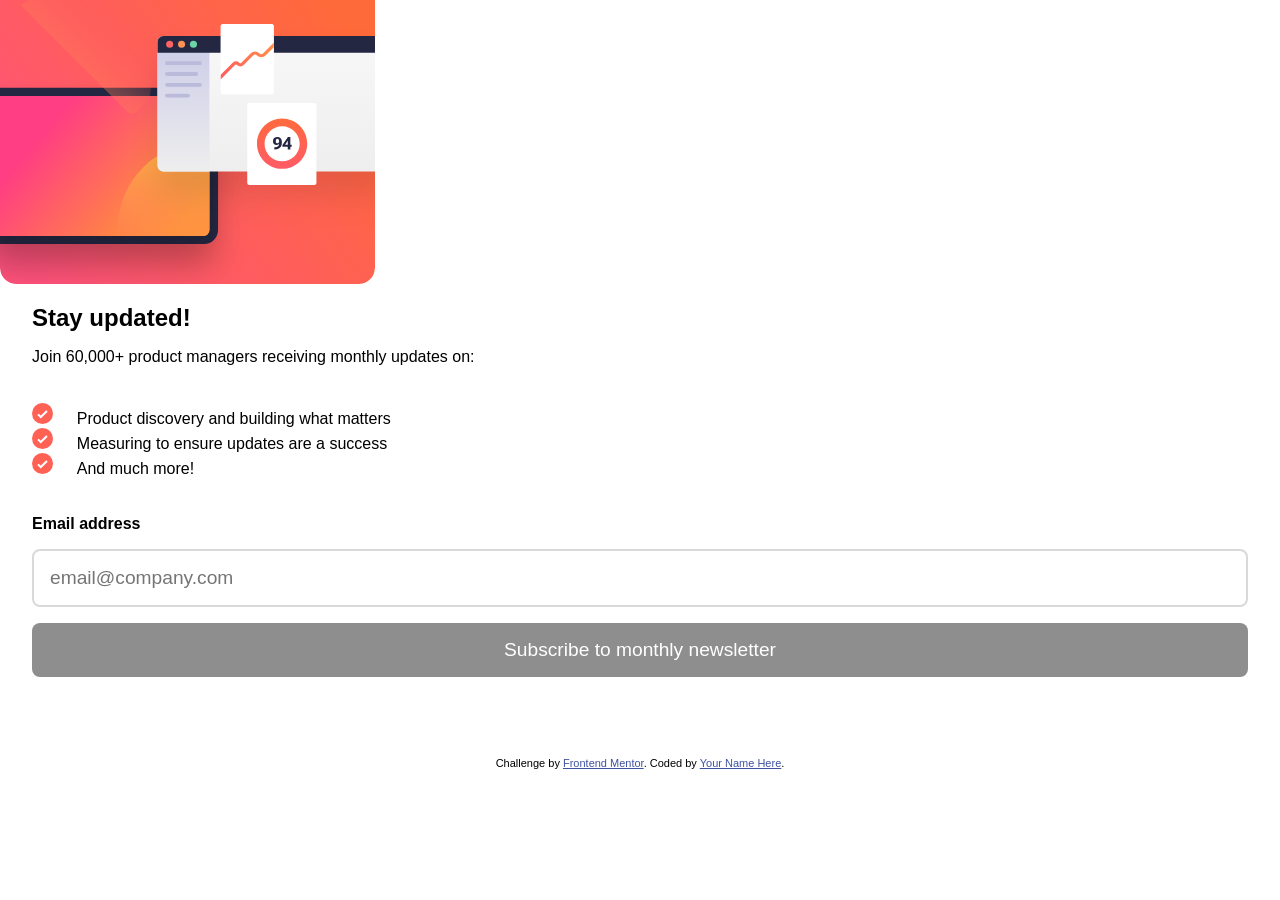
==== index.html @ 8f30cc02 "initial version with working subscribe/dismiss functionality" ====
<!DOCTYPE html>
<html lang="en">
<head>
  <meta charset="UTF-8">
  <meta name="viewport" content="width=device-width, initial-scale=1.0"> <!-- displays site properly based on user's device -->

  <link rel="icon" type="image/png" sizes="32x32" href="./assets/images/favicon-32x32.png">
  <link rel="preconnect" href="https://fonts.googleapis.com">
  <link rel="preconnect" href="https://fonts.gstatic.com" crossorigin>
  <link href="https://fonts.googleapis.com/css2?family=Roboto:ital,wght@0,100..900;1,100..900&display=swap" rel="stylesheet">
  <link rel="stylesheet" href="style.css">
  
  <title>Frontend Mentor | Newsletter sign-up form with success message</title>

</head>
<body>

  <!-- Sign-up form start -->

  <main>
    <section class="image">
      <picture>
        <source media="(min-width: 1440px)" srcset="./assets/images/illustration-sign-up-desktop.svg" type="image/svg">
        <source media="(min-width: 768px)" srcset="./assets/images/illustration-sign-up-tablet.svg" type="image/svg">
        <img src="./assets/images/illustration-sign-up-mobile.svg" alt="Newsletter Sign Up Image">
      </picture>
    </section>
    <section class="form-container">
      <h1>Stay updated!</h1>

      <p>Join 60,000+ product managers receiving monthly updates on:</p>

      <ul>
        <li>Product discovery and building what matters</li>
        <li>Measuring to ensure updates are a success</li>
        <li>And much more!</li>
      </ul>

      <form action="thank_you.html" method="post" id="form" novalidate>
        <label for="email">Email address</label>
        <span class="email-required hidden">Valid email required</span>
        <input type="email" name="email" id="email" placeholder="email@company.com">
        <button id="submit-btn" type="submit" disabled>Subscribe to monthly newsletter</button>
      </form>

      <!-- Sign-up form end -->
    </section>
  </main>
  
  <footer class="attribution">
    Challenge by <a href="https://www.frontendmentor.io?ref=challenge">Frontend Mentor</a>. 
    Coded by <a href="#">Your Name Here</a>.
  </footer>

<script src="./script.js"></script>
</body>
</html>
---- style.css ----
:root {
    --ultradark-blue: #021032;
    --grayblue: #5677A1FF;
    --lightgray: #8e8e8e;
    --white: #FFF;
    --peachpuff: #FFDAB9FF;
    --orangered: #FF4500FF;
}

* {
    margin: 0;
    padding: 0;
    box-sizing: border-box;
    font-family: Robotto, sans-serif;
}

.form-container {
    display: flex;
    flex-direction: column;
    gap: 1rem;
    padding: 1rem 2rem;
}

ul {
    list-style-position: outside;
    padding: 1.3rem;
}

li {
    padding-inline-start: 1.5rem;
}

li::marker {
    content: url("assets/images/icon-list.svg");
    padding-inline-start: 3.5rem;
}

#form {
    display: flex;
    flex-direction: column;
    gap: 1rem;
}

.email-required {
    color: var(--orangered);
}

label {
    font-weight: bold;
}

input, button {
    border-radius: 0.5rem;
    padding: 1rem;
    font-size: 1.2rem;
}

input {
    border: 2px solid #dad8d8;
}

.hidden {
    display: none;
}

.invalid {
    background-color: var(--peachpuff);
    border: 2px solid var(--orangered);
    color: var(--orangered);
}

.invalid:focus {
    border: 2px solid var(--orangered);
}

button {
    width: 100%;
    background-color: var(--ultradark-blue);
    color: var(--white);
    border: none;
}

button:disabled {
    cursor: not-allowed;
    background-color: var(--lightgray);
}

.attribution { font-size: 0.6875rem; text-align: center; margin-block-start: 4rem;}
.attribution a { color: hsl(228, 45%, 44%); }
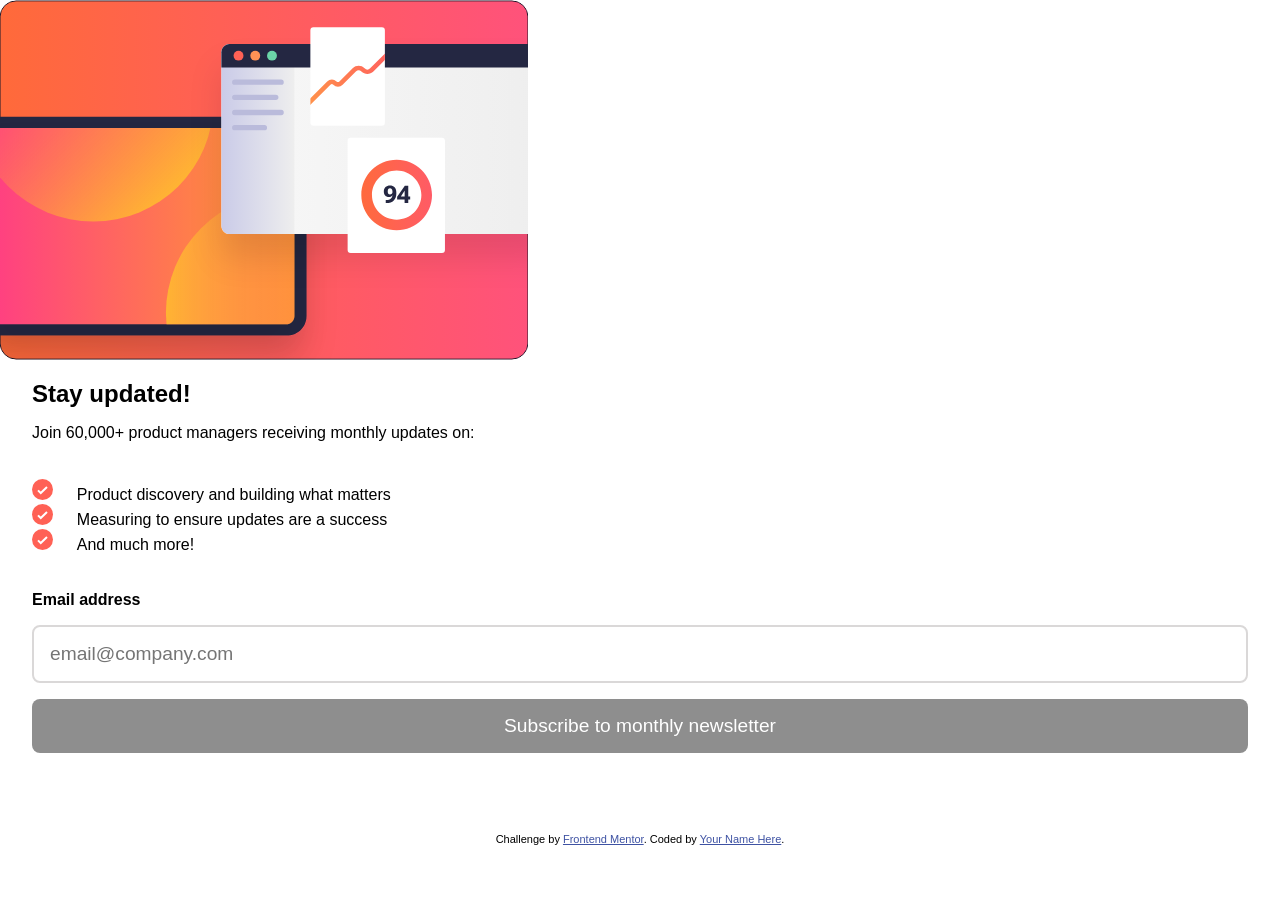
==== commit ca68ecda: "setting fixed width on container for desktop view" ====
--- a/index.html
+++ b/index.html
@@ -20,8 +20,8 @@
   <main>
     <section class="image">
       <picture>
-        <source media="(min-width: 1440px)" srcset="./assets/images/illustration-sign-up-desktop.svg" type="image/svg">
-        <source media="(min-width: 768px)" srcset="./assets/images/illustration-sign-up-tablet.svg" type="image/svg">
+        <source media="(min-width: 1440px)" srcset="./assets/images/illustration-sign-up-desktop.svg">
+        <source media="(min-width: 768px)" srcset="./assets/images/illustration-sign-up-tablet.svg">
         <img src="./assets/images/illustration-sign-up-mobile.svg" alt="Newsletter Sign Up Image">
       </picture>
     </section>
--- a/style.css
+++ b/style.css
@@ -19,6 +19,10 @@
     flex-direction: column;
     gap: 1rem;
     padding: 1rem 2rem;
+}
+
+.image {
+    width: 100%;
 }
 
 ul {
@@ -86,4 +90,37 @@
 }
 
 .attribution { font-size: 0.6875rem; text-align: center; margin-block-start: 4rem;}
-.attribution a { color: hsl(228, 45%, 44%); }+.attribution a { color: hsl(228, 45%, 44%); }
+
+@media screen and (min-width: 768px) {
+
+}
+
+@media screen and (min-width: 1440px) {
+    body {
+        background-color: var(--ultradark-blue);
+    }
+    main {
+        background-color: var(--white);
+        display: flex;
+        flex-direction: row-reverse;
+        width: 50rem;
+        height: fit-content;
+        margin-inline: auto;
+        margin-block-start: 15vh;
+        border-radius: 1rem;
+    }
+
+    img {
+        height: 90%;
+        margin-block-start: 7.5%;
+        margin-inline-end: 2rem;
+    }
+
+    .form-container {
+        height: 70%;
+        margin-block-start: 10%;
+        justify-content: space-around;
+    }
+
+}
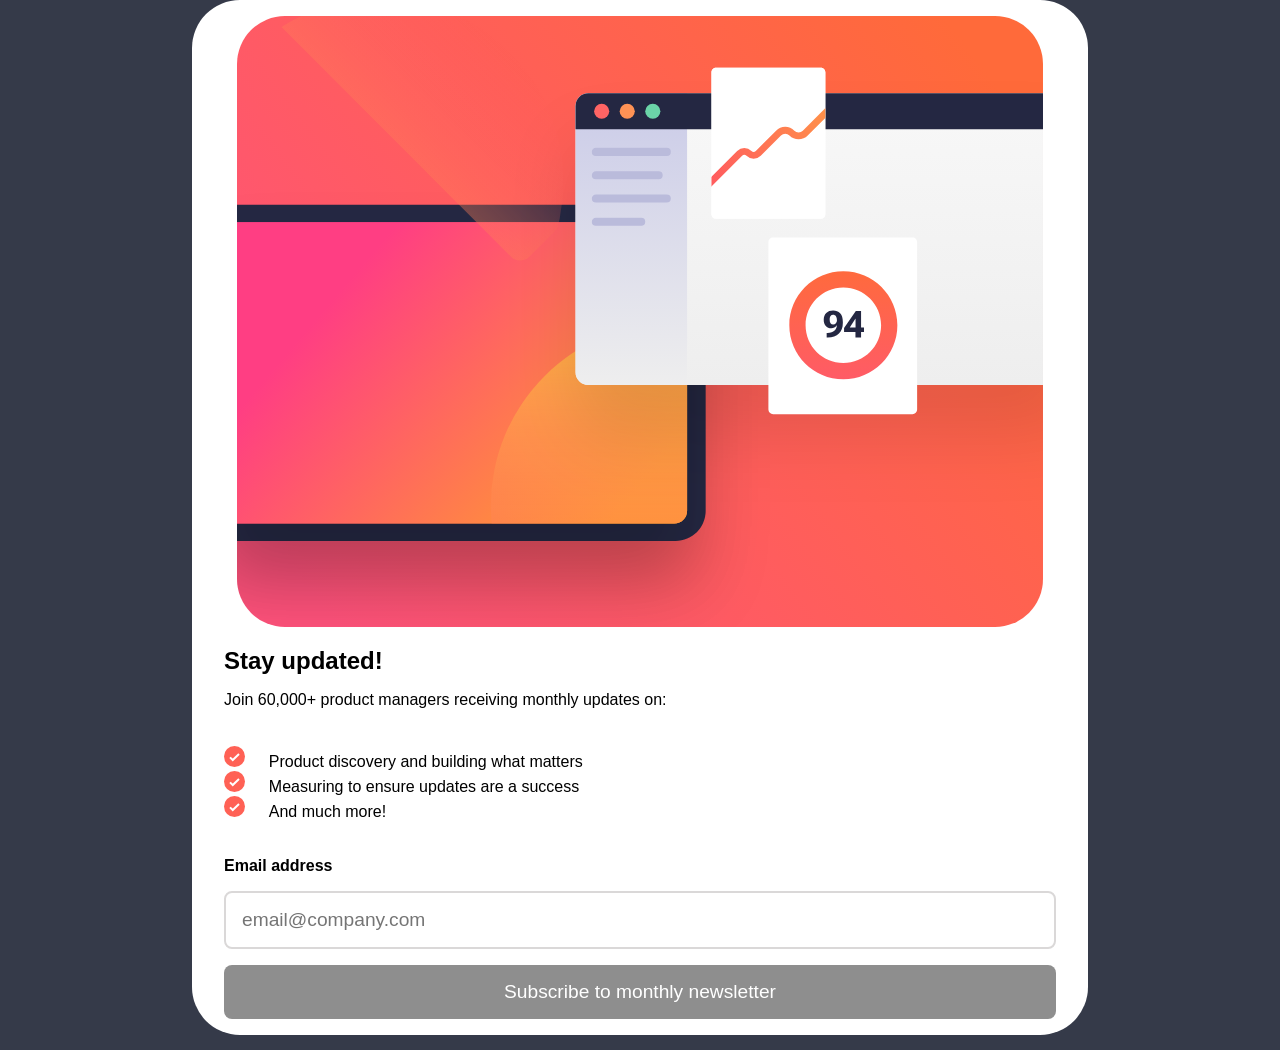
==== commit c1deaf97: "created styles for tablet view for the index page" ====
--- a/index.html
+++ b/index.html
@@ -17,7 +17,7 @@
 
   <!-- Sign-up form start -->
 
-  <main>
+  <main class="main-container">
     <section class="image">
       <picture>
         <source media="(min-width: 1440px)" srcset="./assets/images/illustration-sign-up-desktop.svg">
@@ -49,7 +49,7 @@
   
   <footer class="attribution">
     Challenge by <a href="https://www.frontendmentor.io?ref=challenge">Frontend Mentor</a>. 
-    Coded by <a href="#">Your Name Here</a>.
+    Coded by <a href="#">Simeon Markov</a>.
   </footer>
 
 <script src="./script.js"></script>
--- a/style.css
+++ b/style.css
@@ -1,5 +1,5 @@
 :root {
-    --ultradark-blue: #021032;
+    --ultradark-blue: #353a49;
     --grayblue: #5677A1FF;
     --lightgray: #8e8e8e;
     --white: #FFF;
@@ -22,7 +22,11 @@
 }
 
 .image {
-    width: 100%;
+    width: 100vw;
+}
+
+img {
+    width: 100vw;
 }
 
 ul {
@@ -92,19 +96,45 @@
 .attribution { font-size: 0.6875rem; text-align: center; margin-block-start: 4rem;}
 .attribution a { color: hsl(228, 45%, 44%); }
 
-@media screen and (min-width: 768px) {
+@media screen and (min-width: 48rem) {
+    body {
+        background-color: var(--ultradark-blue);
+    }
+    .main-container {
+        background-color: var(--white);
+        width: 70vw;
+        margin-inline: auto;
+        border-radius: 3rem;
+
+    }
+
+    img {
+        width: 90%;
+        margin-inline: 5%;
+        margin-block-start: 1rem;
+        border-radius: 3rem;
+    }
+
+    .image {
+        width: 100%;
+        border-radius: 3rem;
+    }
+
+    .attribution, .attribution a {
+        color: var(--white);
+    }
 
 }
 
-@media screen and (min-width: 1440px) {
+@media screen and (min-width: 90rem) {
     body {
         background-color: var(--ultradark-blue);
     }
-    main {
+    .main-container {
         background-color: var(--white);
         display: flex;
         flex-direction: row-reverse;
-        width: 50rem;
+        width: 60rem;
         height: fit-content;
         margin-inline: auto;
         margin-block-start: 15vh;
@@ -117,10 +147,19 @@
         margin-inline-end: 2rem;
     }
 
+    .image {
+        width: 45%;
+    }
+
     .form-container {
+        width: 55%;
         height: 70%;
         margin-block-start: 10%;
         justify-content: space-around;
     }
 
+    .attribution, .attribution a {
+        color: var(--white);
+    }
+
 }
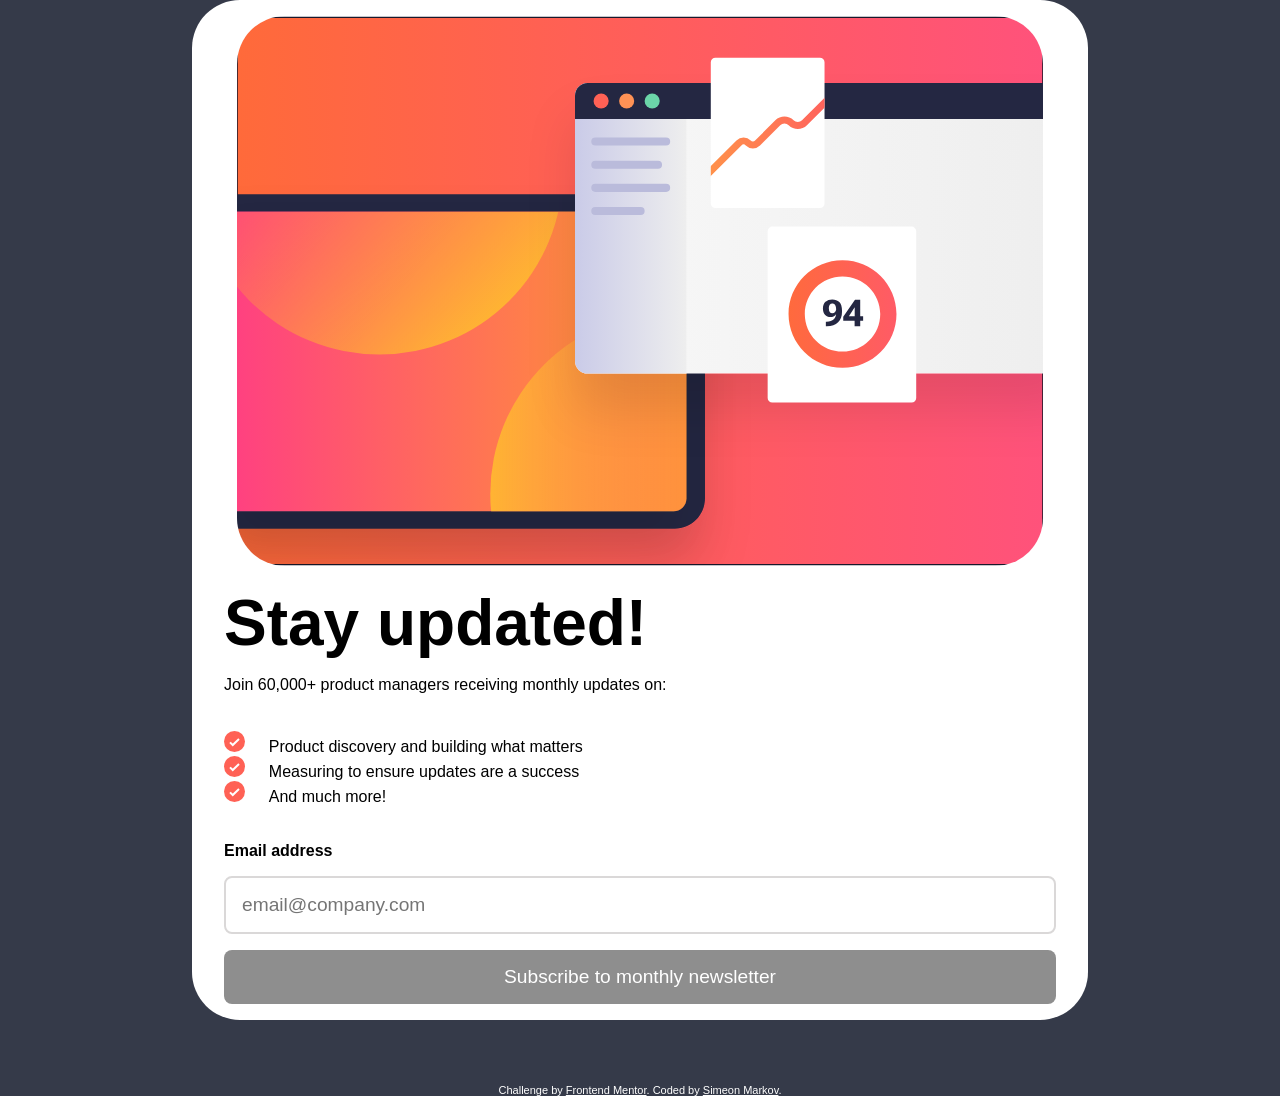
==== commit ba053b39: "float validation error text to the right" ====
--- a/index.html
+++ b/index.html
@@ -37,8 +37,10 @@
       </ul>
 
       <form action="thank_you.html" method="post" id="form" novalidate>
-        <label for="email">Email address</label>
-        <span class="email-required hidden">Valid email required</span>
+        <div>
+          <label for="email">Email address</label>
+          <span class="email-required hidden">Valid email required</span>
+        </div>
         <input type="email" name="email" id="email" placeholder="email@company.com">
         <button id="submit-btn" type="submit" disabled>Subscribe to monthly newsletter</button>
       </form>
--- a/style.css
+++ b/style.css
@@ -29,6 +29,10 @@
     width: 100vw;
 }
 
+h1 {
+    font-size: 4rem;
+}
+
 ul {
     list-style-position: outside;
     padding: 1.3rem;
@@ -50,7 +54,9 @@
 }
 
 .email-required {
+    float: right;
     color: var(--orangered);
+    font-weight: bold;
 }
 
 label {
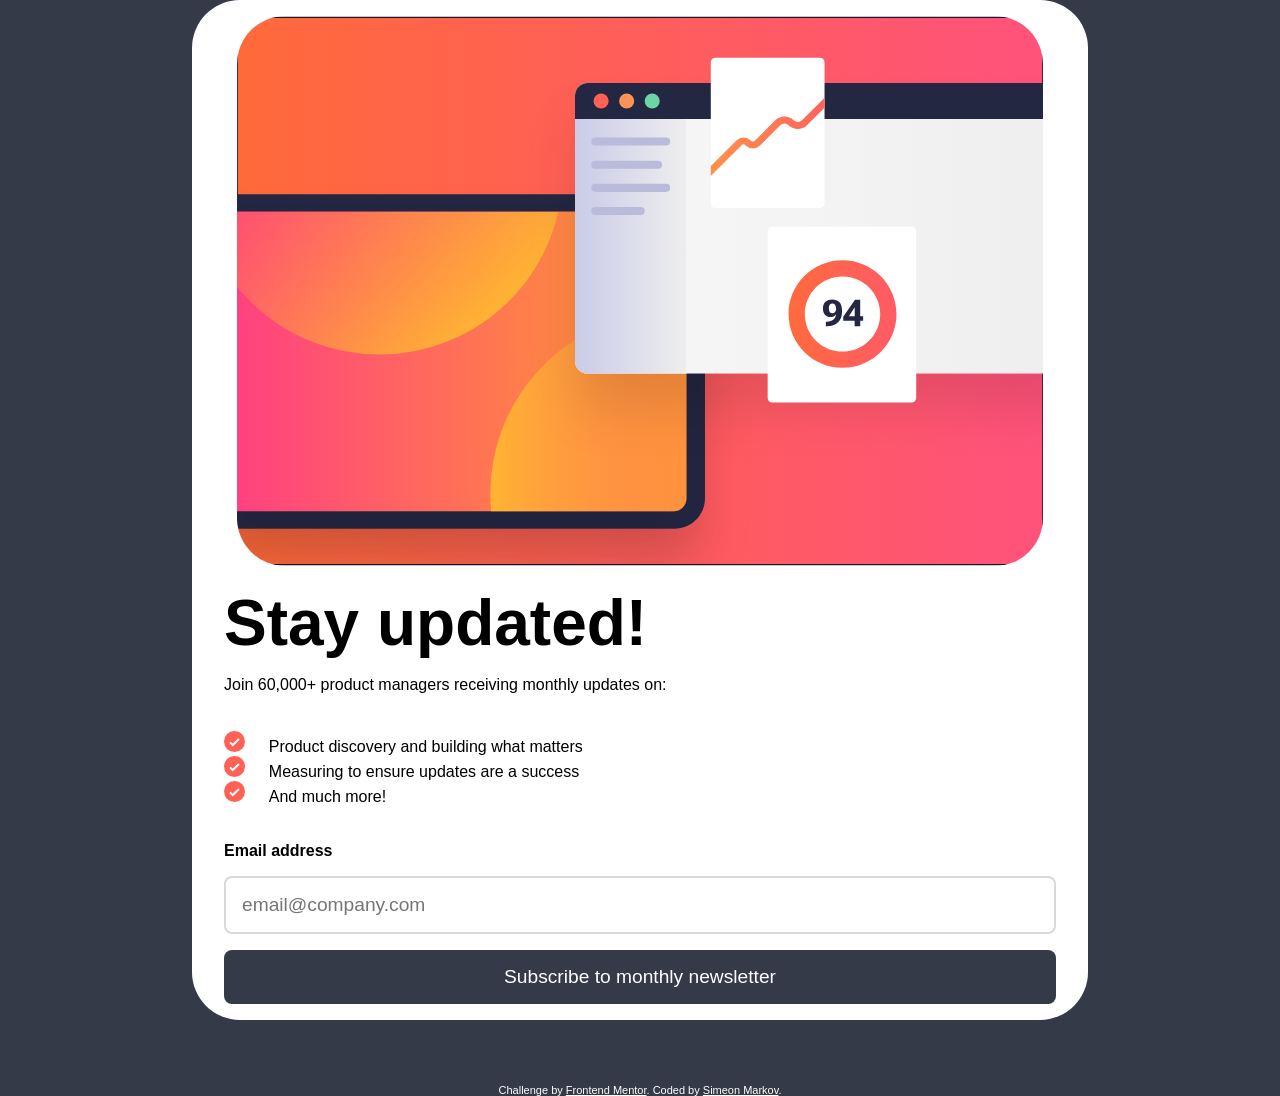
==== commit 7fc8f5e4: "switching between background colors depending on which button state is hovered" ====
--- a/index.html
+++ b/index.html
@@ -26,7 +26,7 @@
       </picture>
     </section>
     <section class="form-container">
-      <h1>Stay updated!</h1>
+      <h1 class="index-heading">Stay updated!</h1>
 
       <p>Join 60,000+ product managers receiving monthly updates on:</p>
 
@@ -42,7 +42,7 @@
           <span class="email-required hidden">Valid email required</span>
         </div>
         <input type="email" name="email" id="email" placeholder="email@company.com">
-        <button id="submit-btn" type="submit" disabled>Subscribe to monthly newsletter</button>
+        <button id="submit-btn" type="submit">Subscribe to monthly newsletter</button>
       </form>
 
       <!-- Sign-up form end -->
--- a/style.css
+++ b/style.css
@@ -29,7 +29,7 @@
     width: 100vw;
 }
 
-h1 {
+.index-heading {
     font-size: 4rem;
 }
 
@@ -87,6 +87,10 @@
     border: 2px solid var(--orangered);
 }
 
+button.enabled:hover {
+    background-image: linear-gradient(135deg, deeppink, orangered);
+}
+
 button {
     width: 100%;
     background-color: var(--ultradark-blue);
@@ -94,9 +98,13 @@
     border: none;
 }
 
-button:disabled {
+button.disabled {
     cursor: not-allowed;
     background-color: var(--lightgray);
+}
+
+button:hover {
+    cursor: pointer;
 }
 
 .attribution { font-size: 0.6875rem; text-align: center; margin-block-start: 4rem;}
